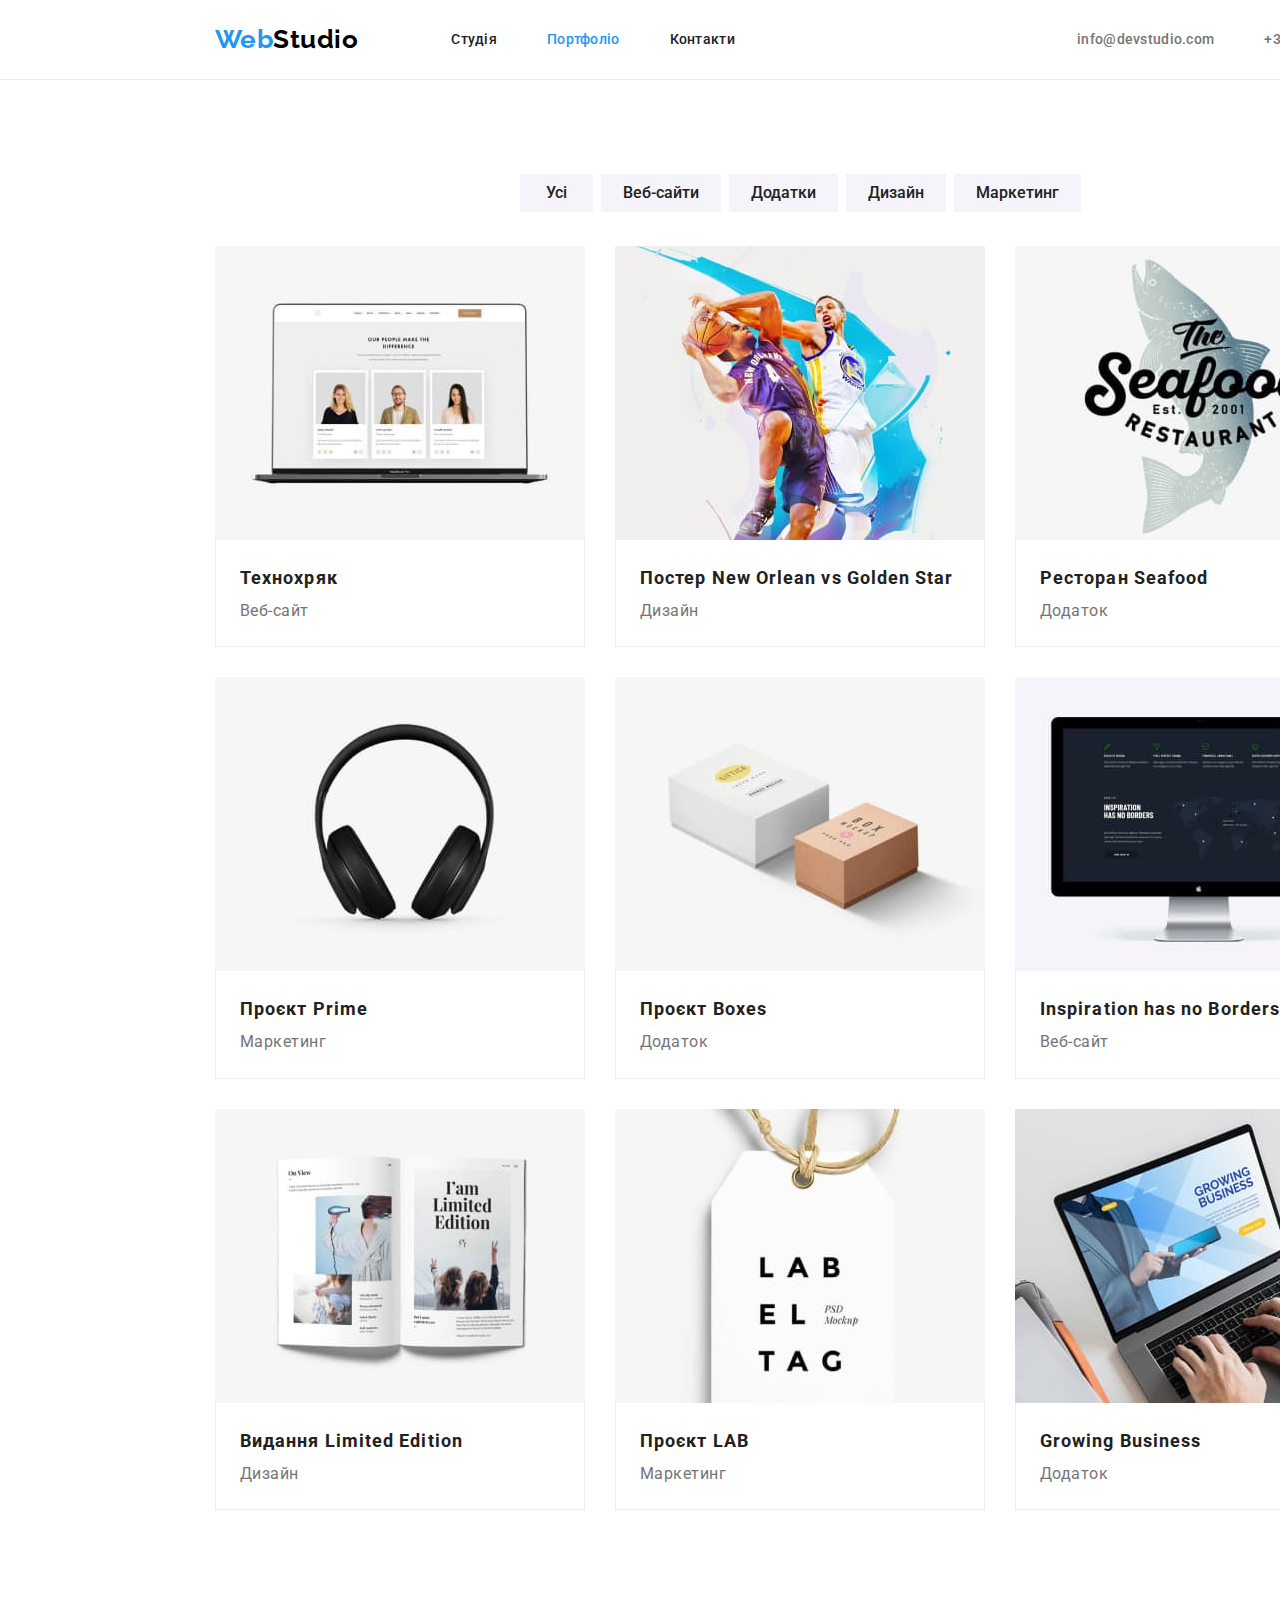
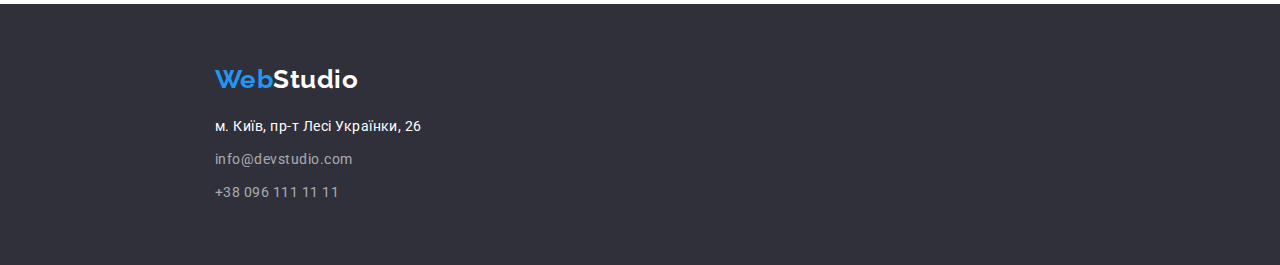
==== portfolio.html @ e0a0b882 "created a new repo" ====
<!DOCTYPE html>
<html lang="uk">
<head>
    <meta charset="UTF-8">
    <meta http-equiv="X-UA-Compatible" content="IE=edge">
    <meta name="viewport" content="width=device-width, initial-scale=1.0">
    <title>Портфоліо</title>
    <link rel="preconnect" href="https://fonts.googleapis.com">
    <link rel="preconnect" href="https://fonts.gstatic.com" crossorigin>
    <link href="https://fonts.googleapis.com/css2?family=Raleway:wght@700&family=Roboto:wght@400;500;700;900&display=swap" rel="stylesheet">
    <link rel="stylesheet" href="https://cdnjs.cloudflare.com/ajax/libs/modern-normalize/1.1.0/modern-normalize.min.css">
    <link rel="stylesheet" href="./css/styles.css">
</head>
<body>
<header class="page-header">
    <div class="container">
        <a class="logo" href="./index.html" lang="en"> <span class="logo-web">Web</span>Studio</a>
        <nav>
            <ul class="site-nav list">
                <li class="item"><a href="./index.html" class="link">Студія</a></li>
                <li class="item"><a href="./portfolio.html" class="link current">Портфоліо</a></li>
                <li class="item"><a href="" class="link">Контакти</a></li>
            </ul>
        </nav>

        <ul class="contacts list">
            <li class="item"><a href="mailto:info@devstudio.com" class="contacts-link">info@devstudio.com</a></li>
            <li class="item"><a href="tel.+380961111111" class="contacts-link">+38 096 111 11 11</a></li>
        </ul>

    </div>
</header>
    <main>
<section class="items section"> 
    <div class="container">
    <h1 class="visually-hidden">Зміст</h1>
    <ul class="items-content list">
        <li class="item"><button type="button" class="list-button">Усі</button></li>
        <li class="item"><button type="button" class="list-button">Веб-сайти</button></li>
        <li class="item"><button type="button" class="list-button">Додатки</button></li>
        <li class="item"><button type="button" class="list-button">Дизайн</button></li>
        <li class="item"><button type="button" class="list-button">Маркетинг</button></li>
    </ul>

    <ul class="content list">
        <li class="item"> 
            <a class="content-link" href="">
                <img class="picture" src="./images/tehnohriak.jpg" alt="ноутбук" width="370" height="294">
            <div class="bottom-content">
                <h2 class="content-title">Технохряк</h2>
                <p class="content-text">Веб-сайт</p>
            </div>
            </a>   
        </li>
        <li class="item">
            <a class="content-link" href="">
                <img class="picture" src="./images/poster.jpg" alt="два волейболисти" width="370" height="294">
            <div class="bottom-content">
                <h2 class="content-title">Постер New Orlean vs Golden Star</h2>
                <p class="content-text">Дизайн</p>
            </div>
            </a> 
        </li>
        <li class="item">
            <a class="content-link" href="">
                <img class="picture" src="./images/restoran.jpg" alt="надписи" width="370" height="294">
            <div class="bottom-content">
                <h2 class="content-title">Ресторан Seafood</h2>
                <p class="content-text">Додаток</p>
            </div>
            </a>
              
        </li>
        <li class="item">
            <a class="content-link" href="">
                <img class="picture" src="./images/prime.jpg" alt="навушники" width="370" height="294">
            <div class="bottom-content">
                <h2 class="content-title">Проєкт Prime</h2>
                <p class="content-text">Маркетинг</p>
            </div>
            </a>
            
        </li>
        <li class="item"> 
            <a class="content-link" href="">
                <img class="picture" src="./images/boxes.jpg" alt="коробочки" width="370" height="294">
            <div class="bottom-content">
                <h2 class="content-title">Проєкт Boxes</h2>
                <p class="content-text">Додаток</p>
            </div>
            </a>
            
        </li>
        <li class="item"> 
            <a class="content-link" href="">
                <img class="picture" src="./images/Inspiration.jpg" alt="комп'ютер" width="370" height="294">
            <div class="bottom-content">
                <h2 class="content-title">Inspiration has no Borders</h2>
                <p class="content-text">Веб-сайт</p> 
            </div>
            </a>
            
        </li>
        <li class="item"> 
            <a class="content-link" href="">
                <img class="picture" src="./images/vidannia.jpg" alt="книга" width="370" height="294">
            <div class="bottom-content">
                <h2 class="content-title">Видання Limited Edition</h2>
                <p class="content-text">Дизайн</p>
            </div>
            </a>
            
        </li>
        <li class="item"> 
            <a class="content-link" href="">
                <img class="picture" src="./images/lab.jpg" alt="житон" width="370" height="294">
            <div class="bottom-content">
                <h2 class="content-title">Проєкт LAB</h2>
                <p class="content-text">Маркетинг</p> 
            </div>
            </a>
            
        </li>
        <li class="item"> 
            <a class="content-link" href=""> 
                <img class="picture" src="./images/Growing.jpg" alt="ноутбук" width="370" height="294">
            <div class="bottom-content">
                <h2 class="content-title">Growing Business</h2>
                <p class="content-text">Додаток</p> 
            </div>
            </a>
            
        </li>
    </ul>
    </div>
</section>
    </main>

    <footer class="footer">
        <div class="container">
            <a class="logo" href="./index.html" lang="en"> <span class="logo-web">Web</span><span
                    class="logo-studio">Studio</span></a>
            <address>
                <ul class="footer-address">
                    <li class="item-address"><a href="https://www.google.com/maps" class="link-location">м. Київ, пр-т Лесі
                            Українки, 26</a></li>
                    <li class="item-address"><a href="mailto:info@devstudio.com" class="address-link">info@devstudio.com</a>
                    </li>
                    <li class="item-address"><a href="tel.+380961111111" class="address-link">+38 096 111 11 11</a></li>
                </ul>
            </address>
        </div>
    </footer>
    
</body>
</html>
---- css/styles.css ----
:root {
    --primary-text-color: #757575;
    --title-text-color: #212121; 
    --accent-color: #2196F3;
    --secondary-text-color: #FFFFFF;
    --secondary-background-color: #2F303A;
    --primary-text-decoration: none;
    --section-background-color: #F5F4FA;
    --black-color: #000000;
    }
html {
    box-sizing: border-box;
    }
*, 
*::before,
*::after {
    box-sizing: inherit;
}
ul, p, h1, h2, h3 {
    margin: 0;
    padding: 0;
}
body {
    width: 1600px;
    background-color: var(--secondary-text-color);
    color: var(--primary-text-color);
    font-family: "Roboto", "sans-serif";
    letter-spacing: 0.03em;
}
.page-header {
    border-bottom: 1px solid #ECECEC;
}
.page-header .container {
    display: flex;
    align-items: center;
}
.container {
    width: 1200px;
    margin-left: auto;
    margin-right: auto;
    padding-left: 15px;
    padding-right: 15px;
}
.section {
    padding-top: 94px;
    padding-bottom: 94px;
}
.picture {
    display: block;
    width: 100%;
    height: auto;
}
.logo {
    color: var(--black-color);
    text-decoration: var(--primary-text-decoration);
    font-family: "Raleway", "sans-serif";
    font-weight: 700;
    font-size: 26px;
    line-height: 1.2;
}
.logo-web {
    color: var(--accent-color);
}
.list {
    list-style: none;
    display: flex;
}
.site-nav .item:not(:last-child) {
    margin-right: 50px;
}

.contacts .item:not(:last-child) {
    margin-right: 50px;
}
.site-nav {
    margin-left: 93px;
}
.contacts {
    margin-left: auto;
}
.site-nav .link {
    display: block;
    padding-top: 32px;
    padding-bottom: 32px;
    color: var(--title-text-color);
    text-decoration: var(--primary-text-decoration);
    letter-spacing: 0.02em;
    font-weight: 500;
    font-size: 14px;
    line-height: 1.1;
}
.site-nav .link:hover,
.site-nav .link:focus,
.contacts-link:focus,
.contacts-link:hover {
    color: var(--accent-color);
}
.site-nav .link.current {
    color: var(--accent-color);
}
.contacts-link {
    display: block;
    color: var(--primary-text-color);
    text-decoration: var(--primary-text-decoration);
    letter-spacing: 0.02em;
    font-weight: 500;
    font-size: 14px;
    line-height: 1.1;
}
.hero {
    background-color: var(--secondary-background-color);
    text-align: center;
    padding-top: 200px;
    padding-bottom: 200px;
}
.hero-title {
    color: var(--secondary-text-color);
    letter-spacing: 0.06em;
    font-weight: 900;
    font-size: 44px;
    line-height: 1.4;
    margin-bottom: 30px;
}
.hero-button {
    display: inline-block;
    padding: 10px 32px;
    border: transparent;
    border-radius: 4px;
    min-width: 216px;
    color: var(--secondary-text-color);
    background-color: var(--accent-color);
    font-family: inherit;
    font-weight: 700;
    font-size: 16px;
    line-height: 1.9;
    text-align: center;
    cursor: pointer;
    text-decoration: none;
}
.hero-button:focus,
.hero-button:hover {
    color: var(--secondary-text-color);
    background-color: #188CE8;
}
.work-title,
.team-title {
    color: var(--title-text-color);
    font-weight: 700;
    font-size: 36px;
    line-height: 1.2;
    text-align: center;
    margin-bottom: 50px;
}
.visually-hidden {
    position: absolute;
    white-space: nowrap;
    width: 1px;
    height: 1px;
    overflow: hidden;
    border: 0;
    padding: 0;
    clip: rect(0 0 0 0);
    clip-path: inset(50%);
    margin: -1px;
}
.pluses-title {
    color: var(--title-text-color);
    font-weight: 700;
    font-size: 14px;
    line-height: 1.1;
    margin-bottom: 10px;
}
.pluses-item {
    width: 270px;
}
.pluses-item:not(:last-child) {
    margin-right: 30px;
}
.pluses-text {
    color: var(--primary-text-color);
    font-size: 14px;
    line-height: 1.7;
}
.work {
    padding-top: 0;
}
.work-item .item:not(:last-child) {
    margin-right: 30px;
}
.team {
    background-color: 
    var(--section-background-color);
}
.workers .item:not(:last-child) {
    margin-right: 30px;
}
.workers .item {
    background-color: #FFFFFF;
    border-radius: 0px 0px 4px 4px;
    box-shadow: inset 0px 1px 3px rgba(0, 0, 0, 0.12),
    0px 1px 1px rgba(0, 0, 0, 0.14),
    0px 2px 1px rgba(0, 0, 0, 0.2);
}
.workers-title {
    margin-top: 30px;
    margin-bottom: 10px;
    color: var(--title-text-color);
    font-weight: 500;
    font-size: 16px;
    line-height: 1.2;
    text-align: center;
}
.workers-text {
    margin-bottom: 30px;
    color: var(--primary-text-color);
    font-size: 16px;
    line-height: 1.2;
    text-align: center;
}
.footer {
    background-color: var(--secondary-background-color);
    padding-top: 60px;
    padding-bottom: 60px;
}
.logo-studio {
    color: var(--secondary-text-color);
}
.footer-address {
    margin-top: 20px;
    font-style: normal;
    list-style: none;
    font-weight: 400;
    font-size: 14px;
    line-height: 1.7;
}
.item-address:not(:last-child) {
    margin-bottom: 9px;
}
.link-location {
    color: var(--secondary-text-color);
    text-decoration: var(--primary-text-decoration);
}
.address-link {
    color: rgba(255, 255, 255, 0.6);
    text-decoration: var(--primary-text-decoration);
}
.address-link:hover,
.address-link:focus,
.link-location:hover,
.link-location:focus {
    color: var(--accent-color);
}
.content {
    display: flex;
    flex-wrap: wrap;
    gap: 30px;
}
.content .item {
  flex-basis: calc((100% - 60px) / 3);
  background-color: #ffffff;
}
.items-content .item:not(:last-child) {
    margin-right: 8px;
}
.items-content {
    margin-bottom: 34px;
    justify-content: center;
}
.items-content .item {
  background-color: #F5F4FA; 
}
.list-button {
    display: inline-block;
    padding: 6px 22px;
    border: transparent;
    border-radius: 4px;
    min-width: 73px;
    color: var(--title-text-color);
    background-color: var(--rectangle-background-color);
    font-family: inherit;
    font-weight: 500;
    font-size: 16px;
    line-height: 1.6;
    cursor: pointer;  
}
.list-button:hover,
.list-button:focus {
    color: var(--secondary-text-color);
    background-color: var(--accent-color);
}

.content-link {
    text-decoration: var(--primary-text-decoration);
}
.bottom-content {
    padding: 20px 24px;
    border: 1px solid #EEEEEE;
    border-top: none;
}
.content-title {
    color: var(--title-text-color);
    letter-spacing: 0.06em;
    font-weight: 700;
    font-size: 18px;
    line-height: 2;
}
.content-text {
    color: var(--primary-text-color);
    font-size: 16px;
    line-height: 1.9;
}
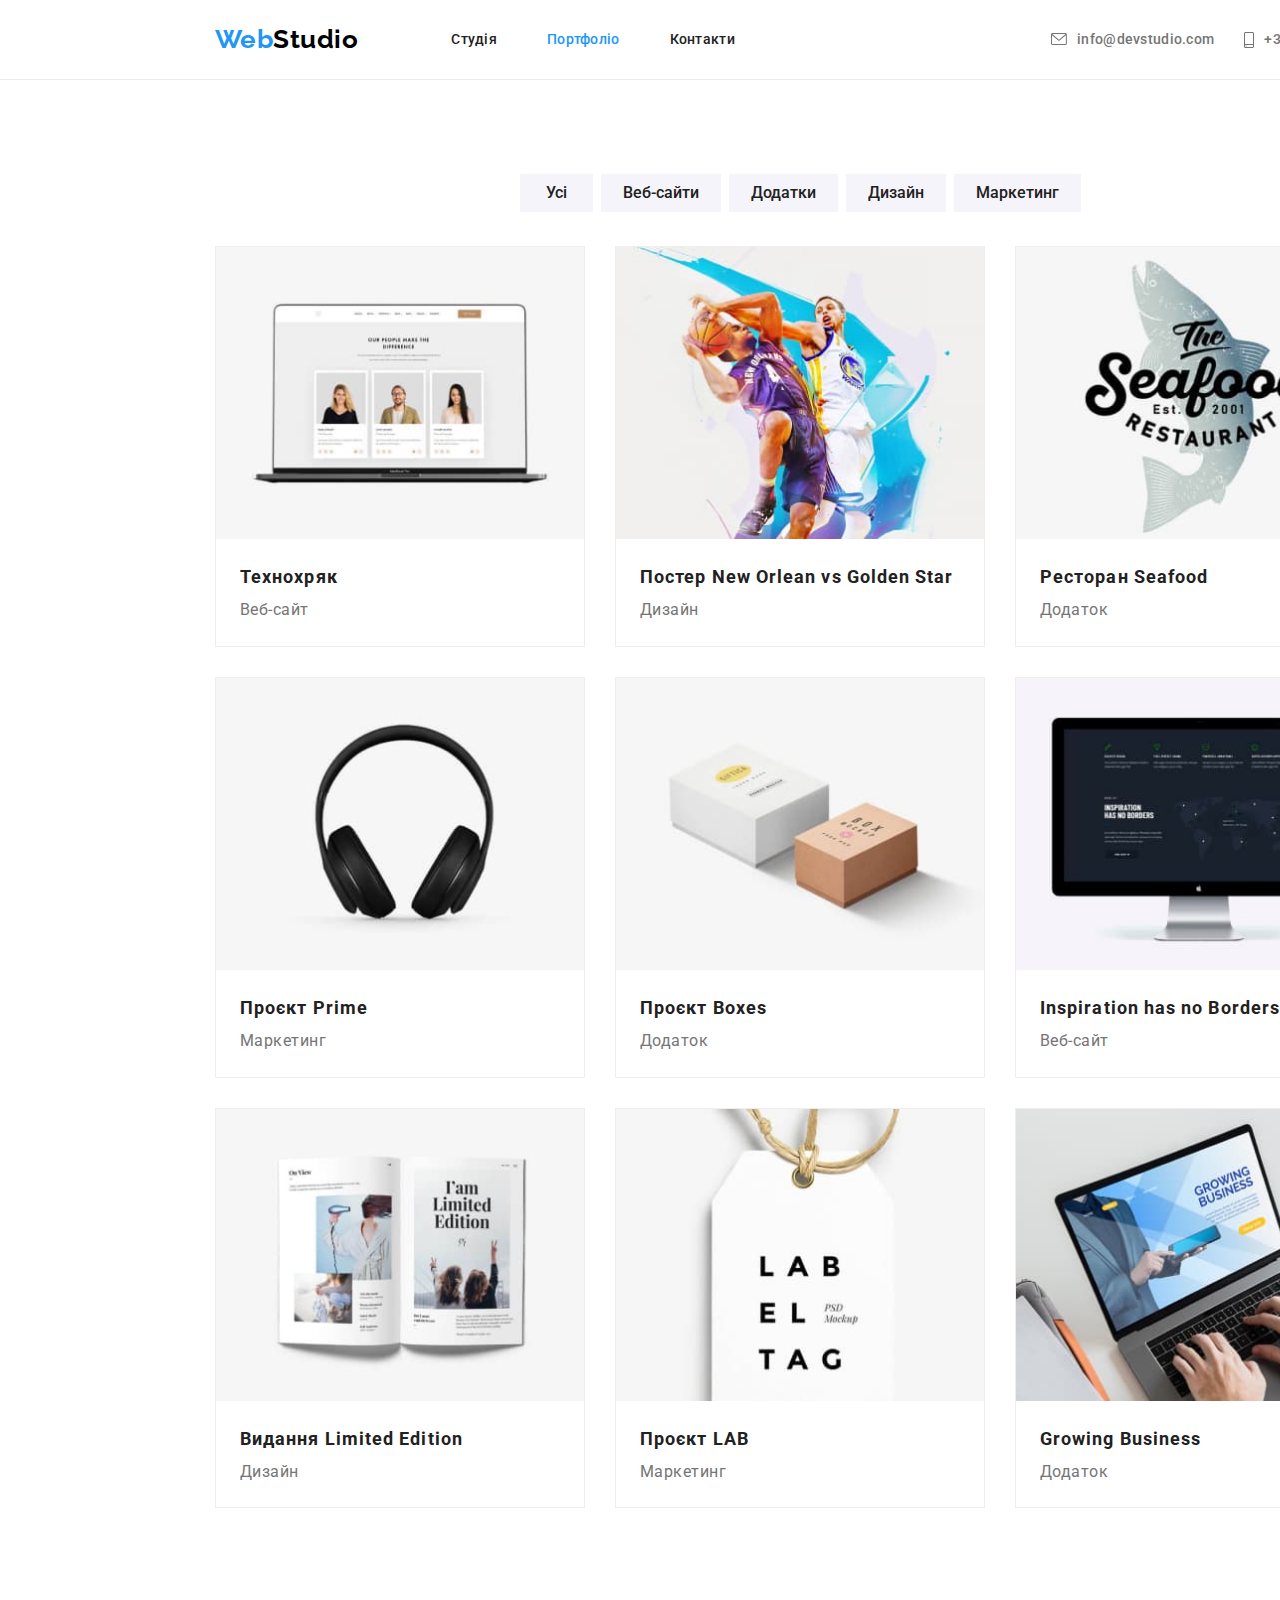
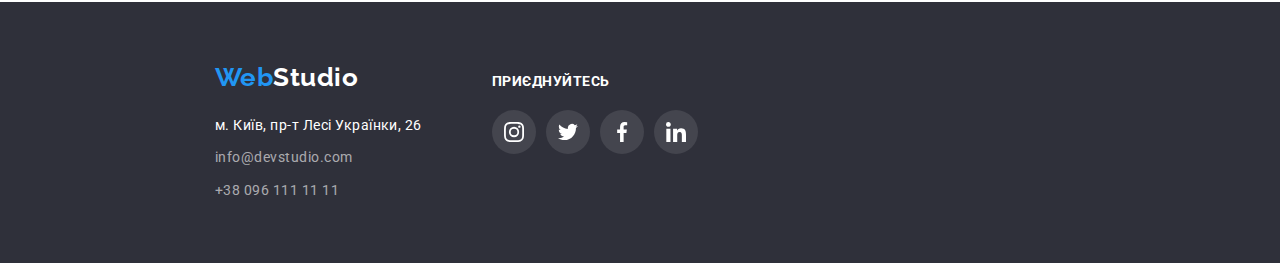
==== commit a00ff815: "added box-shadow in Portfolio" ====
--- a/portfolio.html
+++ b/portfolio.html
@@ -22,12 +22,18 @@
                 <li class="item"><a href="" class="link">Контакти</a></li>
             </ul>
         </nav>
-
         <ul class="contacts list">
-            <li class="item"><a href="mailto:info@devstudio.com" class="contacts-link">info@devstudio.com</a></li>
-            <li class="item"><a href="tel.+380961111111" class="contacts-link">+38 096 111 11 11</a></li>
+            <li class="item"><a href="mailto:info@devstudio.com" class="contacts-link">
+                    <svg class="icon-mail" width="16px" height="12px">
+                        <use href="./images/icons.svg#mail"></use>
+                    </svg>
+                    info@devstudio.com</a></li>
+            <li class="item"><a href="tel.+380961111111" class="contacts-link">
+                    <svg class="icon-tel" width="10px" height="16px">
+                        <use href="./images/icons.svg#tel"></use>
+                    </svg>
+                    +38 096 111 11 11</a></li>
         </ul>
-
     </div>
 </header>
     <main>
@@ -44,7 +50,7 @@
 
     <ul class="content list">
         <li class="item"> 
-            <a class="content-link" href="">
+            <a href="" class="content-link">
                 <img class="picture" src="./images/tehnohriak.jpg" alt="ноутбук" width="370" height="294">
             <div class="bottom-content">
                 <h2 class="content-title">Технохряк</h2>
@@ -53,7 +59,7 @@
             </a>   
         </li>
         <li class="item">
-            <a class="content-link" href="">
+            <a href="" class="content-link">
                 <img class="picture" src="./images/poster.jpg" alt="два волейболисти" width="370" height="294">
             <div class="bottom-content">
                 <h2 class="content-title">Постер New Orlean vs Golden Star</h2>
@@ -62,7 +68,7 @@
             </a> 
         </li>
         <li class="item">
-            <a class="content-link" href="">
+            <a href="" class="content-link">
                 <img class="picture" src="./images/restoran.jpg" alt="надписи" width="370" height="294">
             <div class="bottom-content">
                 <h2 class="content-title">Ресторан Seafood</h2>
@@ -72,7 +78,7 @@
               
         </li>
         <li class="item">
-            <a class="content-link" href="">
+            <a href="" class="content-link">
                 <img class="picture" src="./images/prime.jpg" alt="навушники" width="370" height="294">
             <div class="bottom-content">
                 <h2 class="content-title">Проєкт Prime</h2>
@@ -82,7 +88,7 @@
             
         </li>
         <li class="item"> 
-            <a class="content-link" href="">
+            <a href="" class="content-link">
                 <img class="picture" src="./images/boxes.jpg" alt="коробочки" width="370" height="294">
             <div class="bottom-content">
                 <h2 class="content-title">Проєкт Boxes</h2>
@@ -92,7 +98,7 @@
             
         </li>
         <li class="item"> 
-            <a class="content-link" href="">
+            <a href="" class="content-link">
                 <img class="picture" src="./images/Inspiration.jpg" alt="комп'ютер" width="370" height="294">
             <div class="bottom-content">
                 <h2 class="content-title">Inspiration has no Borders</h2>
@@ -102,7 +108,7 @@
             
         </li>
         <li class="item"> 
-            <a class="content-link" href="">
+            <a href="" class="content-link">
                 <img class="picture" src="./images/vidannia.jpg" alt="книга" width="370" height="294">
             <div class="bottom-content">
                 <h2 class="content-title">Видання Limited Edition</h2>
@@ -112,7 +118,7 @@
             
         </li>
         <li class="item"> 
-            <a class="content-link" href="">
+            <a href="" class="content-link">
                 <img class="picture" src="./images/lab.jpg" alt="житон" width="370" height="294">
             <div class="bottom-content">
                 <h2 class="content-title">Проєкт LAB</h2>
@@ -122,7 +128,7 @@
             
         </li>
         <li class="item"> 
-            <a class="content-link" href=""> 
+            <a href="" class="content-link"> 
                 <img class="picture" src="./images/Growing.jpg" alt="ноутбук" width="370" height="294">
             <div class="bottom-content">
                 <h2 class="content-title">Growing Business</h2>
@@ -136,21 +142,51 @@
 </section>
     </main>
 
-    <footer class="footer">
-        <div class="container">
-            <a class="logo" href="./index.html" lang="en"> <span class="logo-web">Web</span><span
+<footer class="footer">
+    <div class="container">
+        <div><a class="logo" href="./index.html" lang="en"> <span class="logo-web">Web</span><span
                     class="logo-studio">Studio</span></a>
             <address>
                 <ul class="footer-address">
-                    <li class="item-address"><a href="https://www.google.com/maps" class="link-location">м. Київ, пр-т Лесі
-                            Українки, 26</a></li>
-                    <li class="item-address"><a href="mailto:info@devstudio.com" class="address-link">info@devstudio.com</a>
-                    </li>
+                    <li class="item-address"><a href="https://www.google.com/maps" class="link-location">м. Київ, пр-т
+                            Лесі Українки, 26</a></li>
+                    <li class="item-address"><a href="mailto:info@devstudio.com"
+                            class="address-link">info@devstudio.com</a></li>
                     <li class="item-address"><a href="tel.+380961111111" class="address-link">+38 096 111 11 11</a></li>
                 </ul>
             </address>
         </div>
-    </footer>
+        <div>
+            <h3 class="footer-title">ПРИЄДНУЙТЕСЬ</h3>
+            <ul class="footer-item list">
+                <li>
+                    <a href="" class="social-links">
+                        <svg class="instagram" width="20px" height="20px">
+                            <use href="./images/icons.svg#instagram"></use>
+                        </svg></a>
+                </li>
+                <li>
+                    <a href="" class="social-links">
+                        <svg class="twitter" width="20px" height="20px">
+                            <use href="./images/icons.svg#twitter"></use>
+                        </svg></a>
+                </li>
+                <li>
+                    <a href="" class="social-links">
+                        <svg class="facebook" width="20px" height="20px">
+                            <use href="./images/icons.svg#facebook"></use>
+                        </svg></a>
+                </li>
+                <li>
+                    <a href="" class="social-links">
+                        <svg class="inkedin" width="20px" height="20px">
+                            <use href="./images/icons.svg#linkedin"></use>
+                        </svg></a>
+                </li>
+            </ul>
+        </div>
+    </div>
+</footer>
     
 </body>
 </html>
--- a/css/styles.css
+++ b/css/styles.css
@@ -70,7 +70,7 @@
 }
 
 .contacts .item:not(:last-child) {
-    margin-right: 50px;
+    margin-right: 30px;
 }
 .site-nav {
     margin-left: 93px;
@@ -99,7 +99,9 @@
     color: var(--accent-color);
 }
 .contacts-link {
-    display: block;
+    display: flex;
+    justify-content: center;
+    align-items: center;
     color: var(--primary-text-color);
     text-decoration: var(--primary-text-decoration);
     letter-spacing: 0.02em;
@@ -107,6 +109,11 @@
     font-size: 14px;
     line-height: 1.1;
 }
+.icon-mail,
+.icon-tel {
+    fill: currentColor;
+    margin-right: 10px;
+}
 .hero {
     background-color: var(--secondary-background-color);
     text-align: center;
@@ -114,12 +121,14 @@
     padding-bottom: 200px;
 }
 .hero-title {
+    width: 696px;
     color: var(--secondary-text-color);
     letter-spacing: 0.06em;
     font-weight: 900;
     font-size: 44px;
     line-height: 1.4;
     margin-bottom: 30px;
+    margin-left: 452px;
 }
 .hero-button {
     display: inline-block;
@@ -143,7 +152,8 @@
     background-color: #188CE8;
 }
 .work-title,
-.team-title {
+.team-title,
+.clients-title {
     color: var(--title-text-color);
     font-weight: 700;
     font-size: 36px;
@@ -172,6 +182,7 @@
 }
 .pluses-item {
     width: 270px;
+    border-radius: 4px;
 }
 .pluses-item:not(:last-child) {
     margin-right: 30px;
@@ -181,18 +192,25 @@
     font-size: 14px;
     line-height: 1.7;
 }
+.pluses-icon {
+    text-align: center;
+    width: 270px;
+    height: 120px;
+    background-color: #F5F4FA;
+    margin-bottom: 30px;
+    padding-top: 25px;
+}
 .work {
     padding-top: 0;
 }
-.work-item .item:not(:last-child) {
+.work-item .item:not(:last-child),
+.workers .item:not(:last-child),
+.clients-item:not(:last-child) {
     margin-right: 30px;
 }
 .team {
     background-color: 
     var(--section-background-color);
-}
-.workers .item:not(:last-child) {
-    margin-right: 30px;
 }
 .workers .item {
     background-color: #FFFFFF;
@@ -211,12 +229,57 @@
     text-align: center;
 }
 .workers-text {
-    margin-bottom: 30px;
+    margin-bottom: 16px;
     color: var(--primary-text-color);
     font-size: 16px;
     line-height: 1.2;
     text-align: center;
 }
+.social {
+    justify-content: center;
+    margin-bottom: 30px;  
+}
+.social-links {
+    display: flex;
+    justify-content: center;
+    align-items: center;
+    width: 44px;
+    height: 44px;
+    fill: #AFB1B8;
+    padding: 12px;
+    border-radius: 50%;
+}
+.social-item:not(:last-child) {
+    margin-right: 10px;
+}
+.social-links:hover,
+.social-links:focus {
+    fill: var(--secondary-text-color);
+    background-color: var(--accent-color);
+
+}
+.clients-links {
+    display: flex;
+    justify-content: center;
+    align-items: center;
+    fill: #AFB1B8;
+    padding: 16px 32px;
+}
+.clients-links:hover,
+.clients-links:focus {
+    fill: var(--accent-color);
+}
+.clients-items {
+    justify-content: center;
+}
+.clients-item {
+    border: 1px solid #AFB1B8;
+    border-radius: 4px;
+}
+.clients-item:hover,
+.clients-item:focus {
+    border: 1px solid var(--accent-color);}
+
 .footer {
     background-color: var(--secondary-background-color);
     padding-top: 60px;
@@ -258,6 +321,12 @@
 .content .item {
   flex-basis: calc((100% - 60px) / 3);
   background-color: #ffffff;
+  border: 1px solid #EEEEEE;
+}
+.content .item:hover {
+box-shadow: 0px 1px 1px rgba(0, 0, 0, 0.12), 
+0px 4px 4px rgba(0, 0, 0, 0.06), 
+1px 4px 6px rgba(0, 0, 0, 0.16);
 }
 .items-content .item:not(:last-child) {
     margin-right: 8px;
@@ -288,14 +357,11 @@
     color: var(--secondary-text-color);
     background-color: var(--accent-color);
 }
-
 .content-link {
     text-decoration: var(--primary-text-decoration);
 }
 .bottom-content {
-    padding: 20px 24px;
-    border: 1px solid #EEEEEE;
-    border-top: none;
+    padding: 20px 24px; 
 }
 .content-title {
     color: var(--title-text-color);
@@ -308,4 +374,28 @@
     color: var(--primary-text-color);
     font-size: 16px;
     line-height: 1.9;
-}+}
+.footer-title {
+font-weight: 700;
+font-size: 14px;
+line-height: 1.1;
+color: var(--secondary-text-color);
+margin-bottom: 20px;
+margin-top: 12px;
+}
+.footer-item {
+    display: flex;
+    gap: 10px;
+}
+.footer-item .social-links {
+    fill: var(--secondary-text-color);
+    background-color: rgba(255, 255, 255, 0.1);
+}
+.footer-item .social-links:focus,
+.footer-item .social-links:hover {
+    background-color: var(--accent-color);
+}
+.footer .container {
+    display: flex;
+    gap: 70px;
+}
